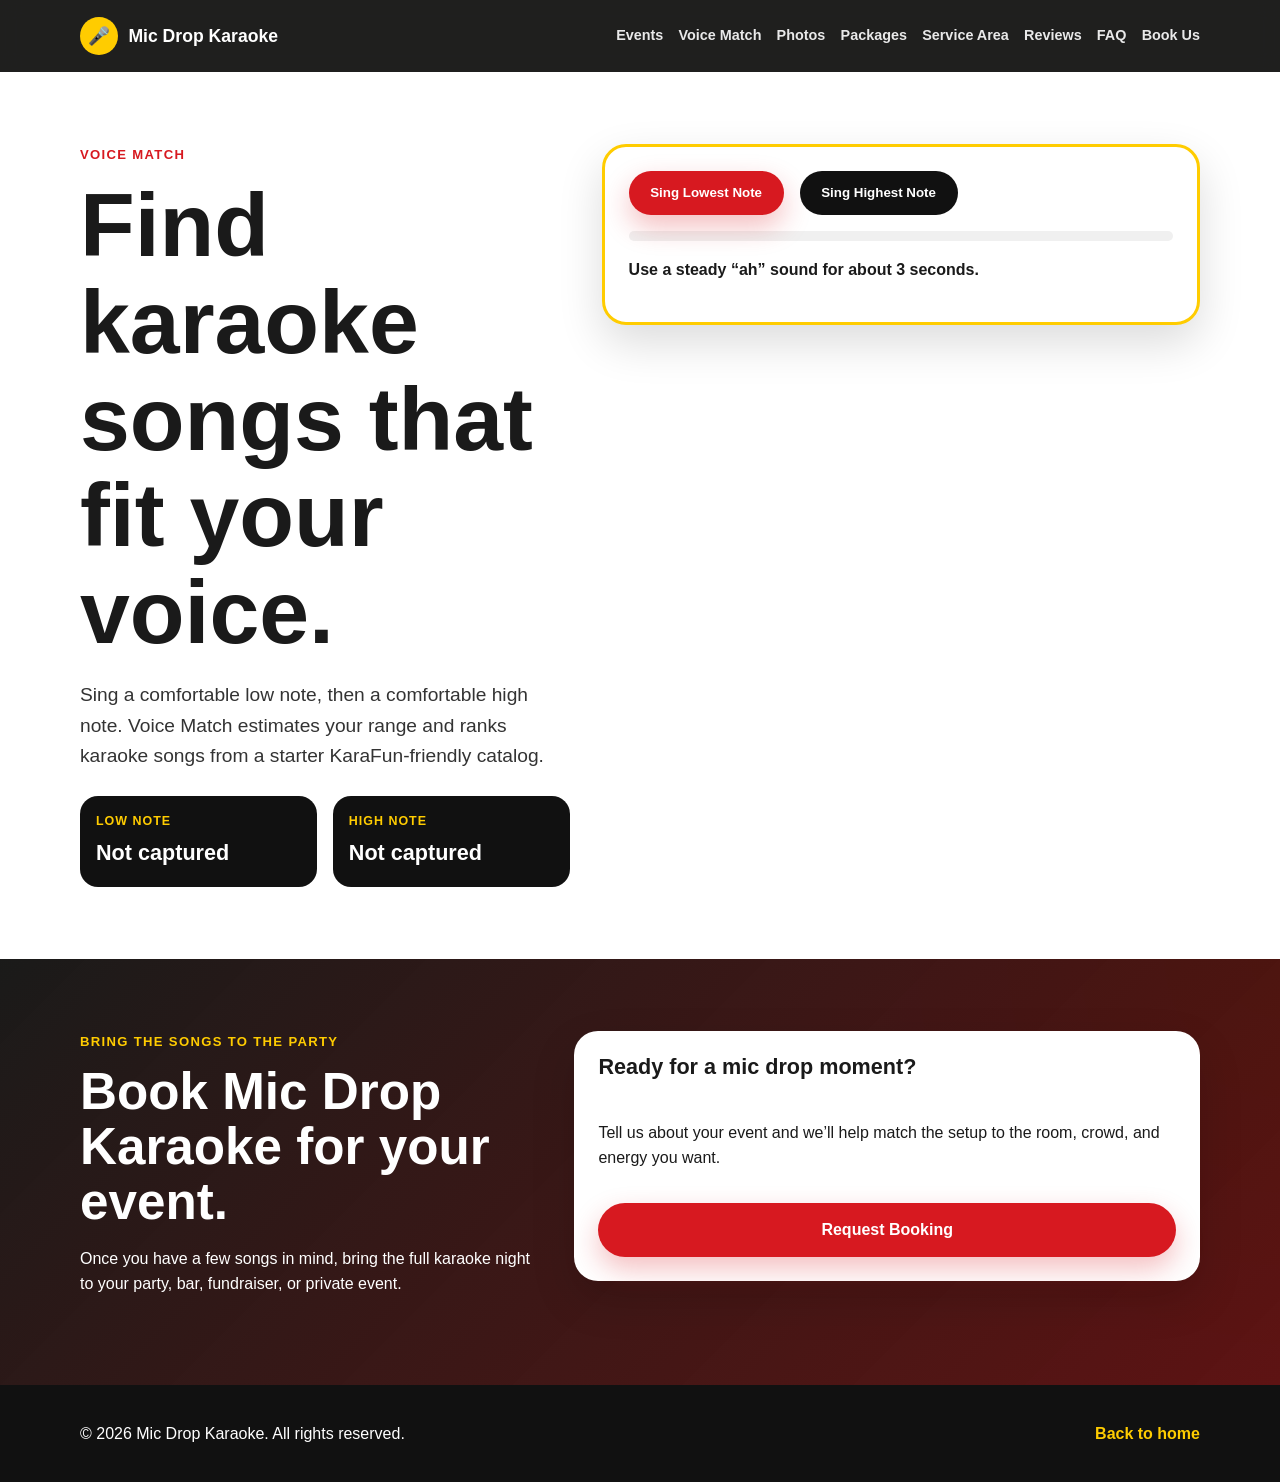
==== voice-match.html @ 57cd216b "Add standalone voice match page" ====
<!DOCTYPE html>
<html lang="en">
<head>
  <meta charset="UTF-8" />
  <meta name="viewport" content="width=device-width, initial-scale=1.0" />
  <title>Voice Match | Mic Drop Karaoke Song Finder</title>
  <meta name="description" content="Use Mic Drop Karaoke's Voice Match tool to estimate your low and high notes and find karaoke songs that fit your range." />
  <link rel="stylesheet" href="styles.css?v=20260510-voice-match" />
</head>
<body>
  <header class="site-header">
    <div class="container nav-wrap">
      <a class="brand" href="index.html#top" aria-label="Mic Drop Karaoke home"><span class="brand-mark">🎤</span><span>Mic Drop Karaoke</span></a>
      <button class="nav-toggle" id="nav-toggle" aria-label="Open menu">☰</button>
      <nav class="main-nav" id="main-nav" aria-label="Main navigation">
        <a href="index.html#events">Events</a><a href="voice-match.html">Voice Match</a><a href="index.html#photos">Photos</a><a href="index.html#packages">Packages</a><a href="index.html#service-area">Service Area</a><a href="index.html#reviews">Reviews</a><a href="index.html#faq">FAQ</a><a href="index.html#booking">Book Us</a>
      </nav>
    </div>
  </header>

  <main id="top">
    <section class="section song-finder-section">
      <div class="container song-finder-grid">
        <div>
          <p class="eyebrow">Voice Match</p>
          <h1>Find karaoke songs that fit your voice.</h1>
          <p class="hero-text">Sing a comfortable low note, then a comfortable high note. Voice Match estimates your range and ranks karaoke songs from a starter KaraFun-friendly catalog.</p>
          <div class="range-readout" aria-live="polite">
            <div><span>Low note</span><strong id="low-note-output">Not captured</strong></div>
            <div><span>High note</span><strong id="high-note-output">Not captured</strong></div>
          </div>
        </div>

        <div class="song-tool">
          <div class="pitch-actions">
            <button class="button primary" type="button" id="capture-low">Sing Lowest Note</button>
            <button class="button secondary" type="button" id="capture-high">Sing Highest Note</button>
          </div>
          <div class="pitch-meter" aria-hidden="true"><div id="pitch-level"></div></div>
          <p id="song-finder-status" class="form-status" role="status">Use a steady “ah” sound for about 3 seconds.</p>
          <div id="song-results" class="song-results"></div>
        </div>
      </div>
    </section>

    <section class="section booking-section">
      <div class="container booking-grid">
        <div>
          <p class="eyebrow">Bring the songs to the party</p>
          <h2>Book Mic Drop Karaoke for your event.</h2>
          <p>Once you have a few songs in mind, bring the full karaoke night to your party, bar, fundraiser, or private event.</p>
        </div>
        <div class="booking-form">
          <h3>Ready for a mic drop moment?</h3>
          <p>Tell us about your event and we’ll help match the setup to the room, crowd, and energy you want.</p>
          <a class="button primary" href="index.html#booking">Request Booking</a>
        </div>
      </div>
    </section>
  </main>

  <footer class="site-footer"><div class="container footer-wrap"><p>© <span id="current-year">2026</span> Mic Drop Karaoke. All rights reserved.</p><a href="index.html#top">Back to home</a></div></footer>
  <script src="sitedata.js?v=20260510-song-finder-2"></script><script src="script-song-finder.js?v=20260510-song-ranking"></script>
</body>
</html>
---- styles.css ----
*{box-sizing:border-box}:root{--bg:#fff8ef;--text:#1a1a1a;--muted:#666;--card:#fff;--red:#d71920;--red-dark:#a91118;--yellow:#ffcc00;--ink:#111;--shadow:0 18px 45px rgba(0,0,0,.14);--radius:24px}html{scroll-behavior:smooth}body{margin:0;font-family:Arial,Helvetica,sans-serif;color:var(--text);background:var(--bg);line-height:1.6}a{color:inherit}.container{width:min(1120px,calc(100% - 32px));margin:0 auto}.site-header{position:sticky;top:0;z-index:50;background:rgba(17,17,17,.94);color:#fff;backdrop-filter:blur(10px)}.nav-wrap{display:flex;align-items:center;justify-content:space-between;min-height:72px;gap:1rem}.brand{display:inline-flex;align-items:center;gap:.65rem;font-weight:900;text-decoration:none;font-size:1.1rem}.brand-mark{display:inline-grid;place-items:center;width:38px;height:38px;border-radius:999px;background:var(--yellow);color:var(--ink)}.nav-toggle{display:none;border:0;background:var(--yellow);color:var(--ink);border-radius:12px;padding:.45rem .7rem;font-size:1.35rem;font-weight:900}.main-nav{display:flex;align-items:center;gap:.95rem;font-weight:700;font-size:.9rem}.main-nav a{color:#fff;text-decoration:none;opacity:.9}.main-nav a:hover{opacity:1;color:var(--yellow)}.hero{padding:84px 0;background:radial-gradient(circle at top left,rgba(255,204,0,.35),transparent 32%),linear-gradient(135deg,#fff8ef 0%,#fff 48%,#ffe8e8 100%)}.hero-grid{display:grid;grid-template-columns:minmax(0,1.2fr) minmax(280px,.8fr);gap:2rem;align-items:center}.eyebrow{margin:0 0 .75rem;color:var(--red);font-weight:900;letter-spacing:.1em;text-transform:uppercase;font-size:.82rem}h1,h2,h3{line-height:1.08;margin-top:0}h1{font-size:clamp(2.7rem,7vw,5.7rem);max-width:840px;margin-bottom:1rem}h2{font-size:clamp(2rem,4vw,3.2rem);margin-bottom:.75rem}h3{font-size:1.35rem;margin-bottom:.6rem}.hero-text{max-width:720px;font-size:1.2rem;color:#333}.hero-actions,.hero-proof,.booking-checklist,.venue-strip,.calendar-actions{display:flex;flex-wrap:wrap;gap:.65rem}.hero-actions{gap:1rem;margin-top:2rem}.hero-proof,.booking-checklist{margin-top:1.25rem}.hero-proof span,.booking-checklist span,.venue-strip span{display:inline-flex;width:fit-content;border-radius:999px;padding:.42rem .75rem;background:#fff;border:1px solid rgba(17,17,17,.1);color:#222;font-size:.88rem;font-weight:900}.button{display:inline-flex;align-items:center;justify-content:center;border:0;border-radius:999px;padding:.9rem 1.35rem;font-weight:900;text-decoration:none;cursor:pointer;transition:transform .2s ease,box-shadow .2s ease}.button:hover,.calendar-button:hover{transform:translateY(-2px)}.button.primary{background:var(--red);color:#fff;box-shadow:0 12px 28px rgba(215,25,32,.28)}.button.secondary,.secondary-calendar{background:#111;color:#fff}.hero-card,.info-card,.event-card,.review-card,.booking-form,.review-submit-card{background:var(--card);border-radius:var(--radius);box-shadow:var(--shadow)}.hero-card{padding:2rem;border:4px solid var(--yellow)}.hero-card ul,.pricing-card ul{padding-left:1.2rem;margin:1rem 0 0}.hero-card ul{margin-bottom:0;font-weight:700}.text-link{display:inline-flex;width:fit-content;margin-top:1rem;color:var(--red);font-weight:900;text-decoration:none}.text-link:hover{text-decoration:underline}.section{padding:72px 0}.section-heading{max-width:760px;margin-bottom:2rem}.section-heading p:not(.eyebrow){color:var(--muted);font-size:1.05rem}.events-section,.reviews-section,.faq-section{background:#fff}.event-list{display:grid;gap:1rem}.event-card{display:grid;grid-template-columns:180px minmax(0,1fr);gap:1.25rem;padding:1.25rem;border-left:7px solid var(--yellow)}.event-date{font-weight:900;color:var(--red);text-transform:uppercase;letter-spacing:.04em}.event-time,.event-location,.event-description{margin:.2rem 0;color:#444}.event-branding{display:grid;grid-template-columns:78px minmax(0,1fr);gap:1rem;align-items:center}.event-logo{width:78px;height:78px;object-fit:contain;border-radius:18px;background:#fff;border:1px solid #ececec;box-shadow:0 8px 20px rgba(0,0,0,.08);padding:.35rem}.private-pill{display:inline-flex;width:fit-content;margin-top:.5rem;border-radius:999px;background:#111;color:#fff;padding:.2rem .6rem;font-size:.78rem;font-weight:900}.photos-section,.service-section{background:#fff8ef}.smugmug-slideshow-wrap{width:100%;max-width:1000px;height:600px;margin:2rem auto 0;border-radius:24px;overflow:hidden;box-shadow:var(--shadow);background:#111}.smugmug-slideshow-wrap iframe{width:100%;height:100%;border:0;display:block;background:#111}.card-grid,.review-grid{display:grid;grid-template-columns:repeat(3,minmax(0,1fr));gap:1.25rem}.info-card,.review-card{padding:1.5rem}.info-card{border-top:6px solid var(--red)}.pricing-grid{align-items:stretch}.pricing-card{position:relative}.pricing-card .price{font-size:1.8rem;font-weight:900;color:var(--red);margin:0 0 1rem}.pricing-card li{margin-bottom:.45rem}.pricing-card.featured{border:3px solid var(--yellow);transform:translateY(-8px)}.featured-label{display:inline-flex;width:fit-content;margin-bottom:1rem;padding:.35rem .7rem;border-radius:999px;background:var(--yellow);color:var(--ink);font-size:.8rem;font-weight:900;text-transform:uppercase;letter-spacing:.05em}.pricing-note{margin:0;color:var(--muted);font-size:.95rem}.pricing-detail{max-width:860px;margin:1.5rem auto 0;text-align:center}.venue-strip{justify-content:center;margin-top:1.5rem}.venue-strip span{background:#111;border-color:#111;color:#fff}.faq-grid{display:grid;grid-template-columns:repeat(2,minmax(0,1fr));gap:1.25rem}.review-stars{color:var(--red);letter-spacing:.05em;font-weight:900;margin-bottom:.75rem}.review-card blockquote{margin:0 0 1rem;color:#333}.review-author{font-weight:900}.review-type{color:var(--muted);font-size:.9rem}.review-marquee{overflow:hidden;width:100%;position:relative;padding:.25rem 0 1.25rem}.review-track{display:flex;flex-wrap:nowrap;gap:1.25rem;width:max-content;will-change:transform;transform:translateX(0)}.review-track .review-card{flex:0 0 340px;max-width:340px;min-height:100%}.review-submit-card{display:grid;grid-template-columns:minmax(0,.8fr) minmax(300px,1.2fr);gap:2rem;padding:1.5rem;margin-top:2rem;border:3px solid var(--yellow)}.review-form,.booking-form{display:grid;gap:1rem}.review-form label,.booking-form label{display:grid;gap:.35rem;font-weight:800}.review-form input,.review-form textarea,.review-form select,.booking-form input,.booking-form textarea,.booking-form select{width:100%;border:1px solid #ddd;border-radius:14px;padding:.85rem 1rem;font:inherit;background:#fff}.review-form input:focus,.review-form textarea:focus,.review-form select:focus,.booking-form input:focus,.booking-form textarea:focus,.booking-form select:focus{outline:3px solid rgba(255,204,0,.5);border-color:var(--yellow)}.optional{color:var(--muted);font-weight:500}.booking-section{background:linear-gradient(135deg,rgba(17,17,17,.96),rgba(80,0,0,.92)),radial-gradient(circle at top right,rgba(255,204,0,.3),transparent 30%);color:#fff}.booking-section .eyebrow{color:var(--yellow)}.booking-grid{display:grid;grid-template-columns:minmax(0,.85fr) minmax(300px,1.15fr);gap:2rem;align-items:start}.booking-checklist span{background:rgba(255,255,255,.08);border-color:rgba(255,255,255,.2);color:#fff}.booking-form{padding:1.5rem;color:var(--text)}.form-status{margin:0;font-weight:800}.form-status.success{color:#126b25}.form-status.error{color:var(--red-dark)}.muted{color:var(--muted)}.site-footer{background:#111;color:#fff;padding:1.25rem 0}.footer-wrap{display:flex;justify-content:space-between;gap:1rem;align-items:center}.footer-wrap a{color:var(--yellow);text-decoration:none;font-weight:800}.calendar-actions{margin-top:1rem}.calendar-button{display:inline-flex;align-items:center;justify-content:center;width:fit-content;border-radius:999px;padding:.55rem .9rem;background:var(--red);color:#fff;font-size:.9rem;font-weight:900;text-decoration:none;box-shadow:0 8px 20px rgba(215,25,32,.18);transition:transform .2s ease}@media (max-width:840px){.nav-toggle{display:inline-flex}.main-nav{position:absolute;top:72px;left:16px;right:16px;display:none;flex-direction:column;align-items:flex-start;gap:0;padding:.75rem;background:#111;border-radius:18px;box-shadow:var(--shadow)}.main-nav.open{display:flex}.main-nav a{width:100%;padding:.85rem}.hero-grid,.booking-grid,.review-submit-card,.event-card{grid-template-columns:1fr}.card-grid,.review-grid,.faq-grid{grid-template-columns:1fr}.pricing-card.featured{transform:none}.smugmug-slideshow-wrap{height:420px;border-radius:18px}.section{padding:56px 0}.event-branding{grid-template-columns:64px minmax(0,1fr);gap:.85rem}.event-logo{width:64px;height:64px;border-radius:14px}.review-track .review-card{flex:0 0 280px;max-width:280px}}
.song-finder-section{background:#fff}.song-finder-grid{display:grid;grid-template-columns:minmax(0,.9fr) minmax(320px,1.1fr);gap:2rem;align-items:start}.song-tool{background:var(--card);border-radius:var(--radius);box-shadow:var(--shadow);border:3px solid var(--yellow);padding:1.5rem}.pitch-actions{display:flex;flex-wrap:wrap;gap:1rem}.pitch-actions .button:disabled{opacity:.65;cursor:wait;transform:none}.range-readout{display:grid;grid-template-columns:repeat(2,minmax(0,1fr));gap:1rem;margin-top:1.5rem}.range-readout div{background:#111;color:#fff;border-radius:18px;padding:1rem}.range-readout span{display:block;color:var(--yellow);font-size:.78rem;text-transform:uppercase;font-weight:900;letter-spacing:.08em}.range-readout strong{display:block;font-size:1.35rem;margin-top:.25rem}.pitch-meter{height:10px;background:#f0f0f0;border-radius:999px;overflow:hidden;margin:1rem 0}.pitch-meter div{height:100%;width:0;background:var(--red);border-radius:999px;transition:width .12s ease}.song-results{display:grid;gap:.85rem;margin-top:1rem}.song-card{display:grid;grid-template-columns:minmax(0,1fr) auto;gap:.75rem;align-items:start;border:1px solid #ececec;border-radius:18px;padding:1rem;background:#fff}.song-card h3{font-size:1.05rem;margin-bottom:.2rem}.song-card p{margin:0;color:var(--muted)}.song-card span{background:var(--yellow);color:var(--ink);border-radius:999px;padding:.25rem .55rem;font-size:.75rem;font-weight:900;white-space:nowrap}.song-card small{grid-column:1/-1;color:#444;font-weight:800}@media (max-width:840px){.song-finder-grid,.range-readout{grid-template-columns:1fr}.song-card{grid-template-columns:1fr}.song-card span{width:fit-content}}
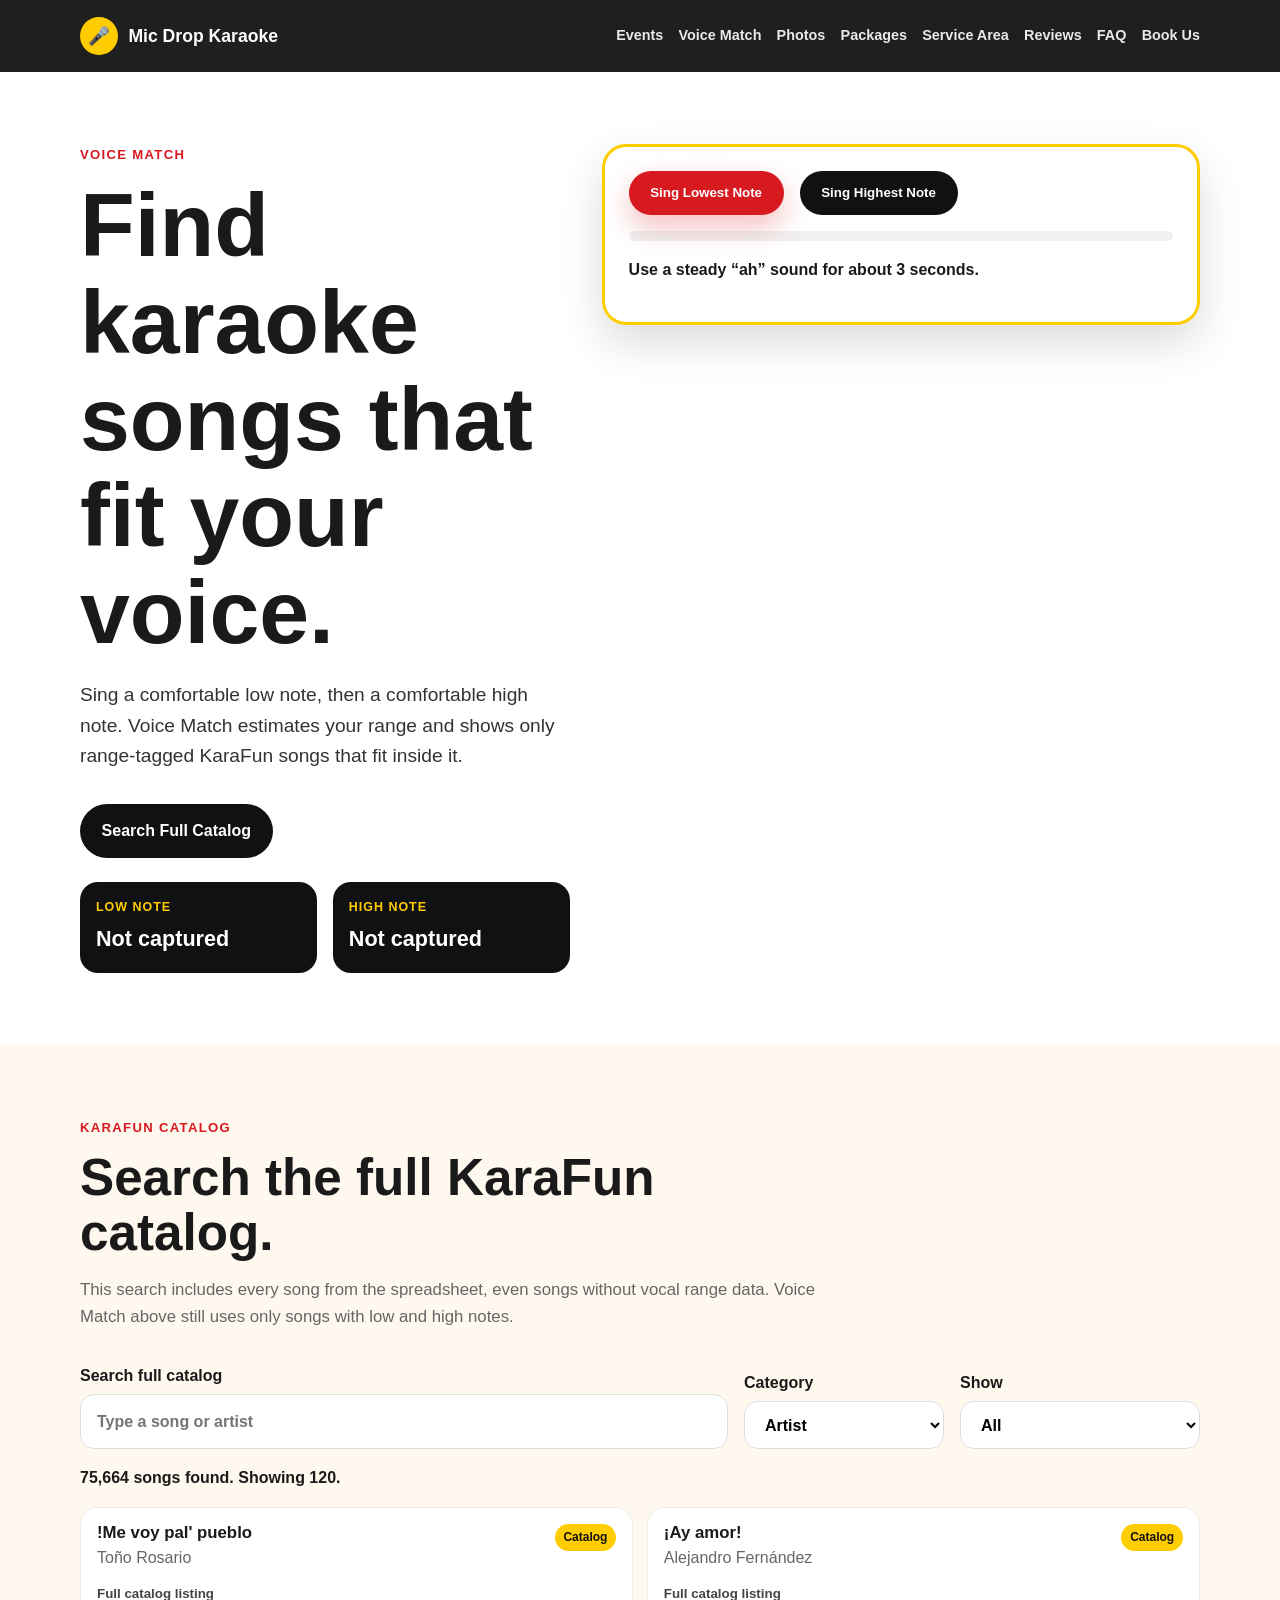
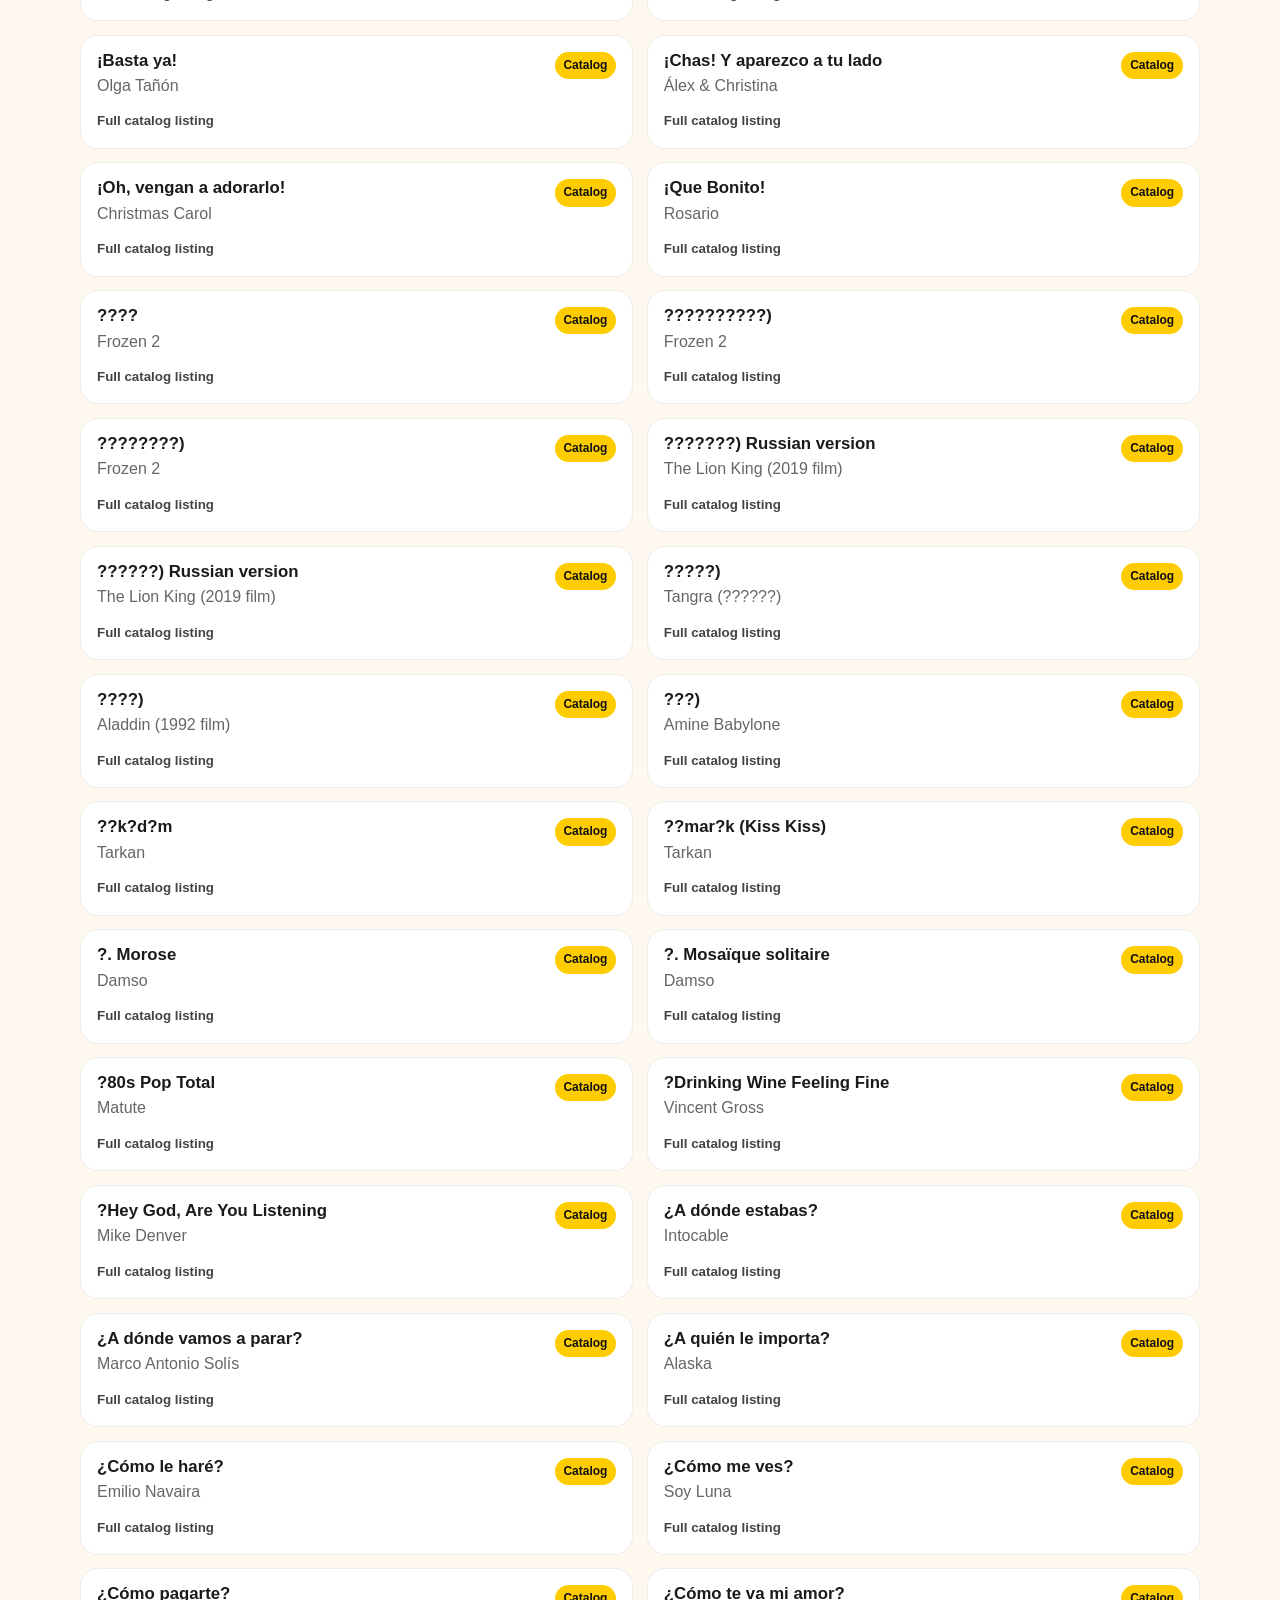
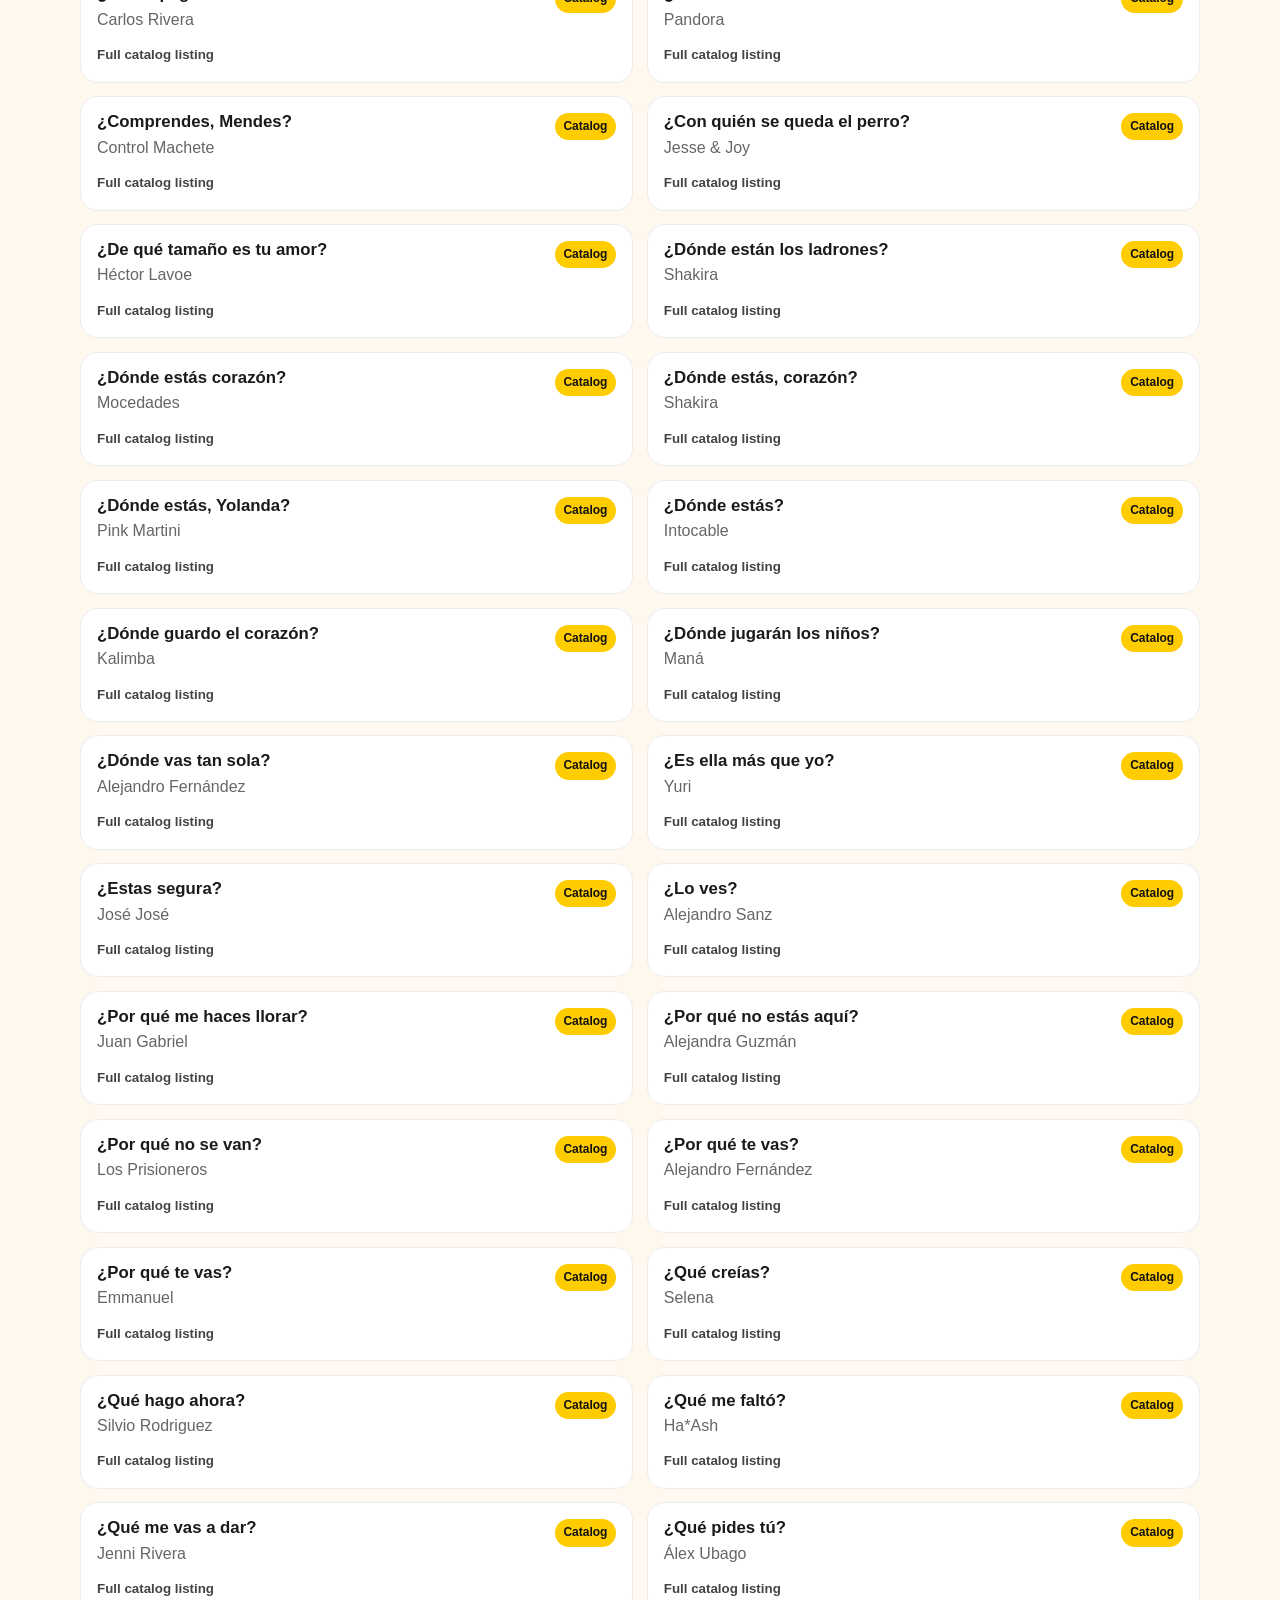
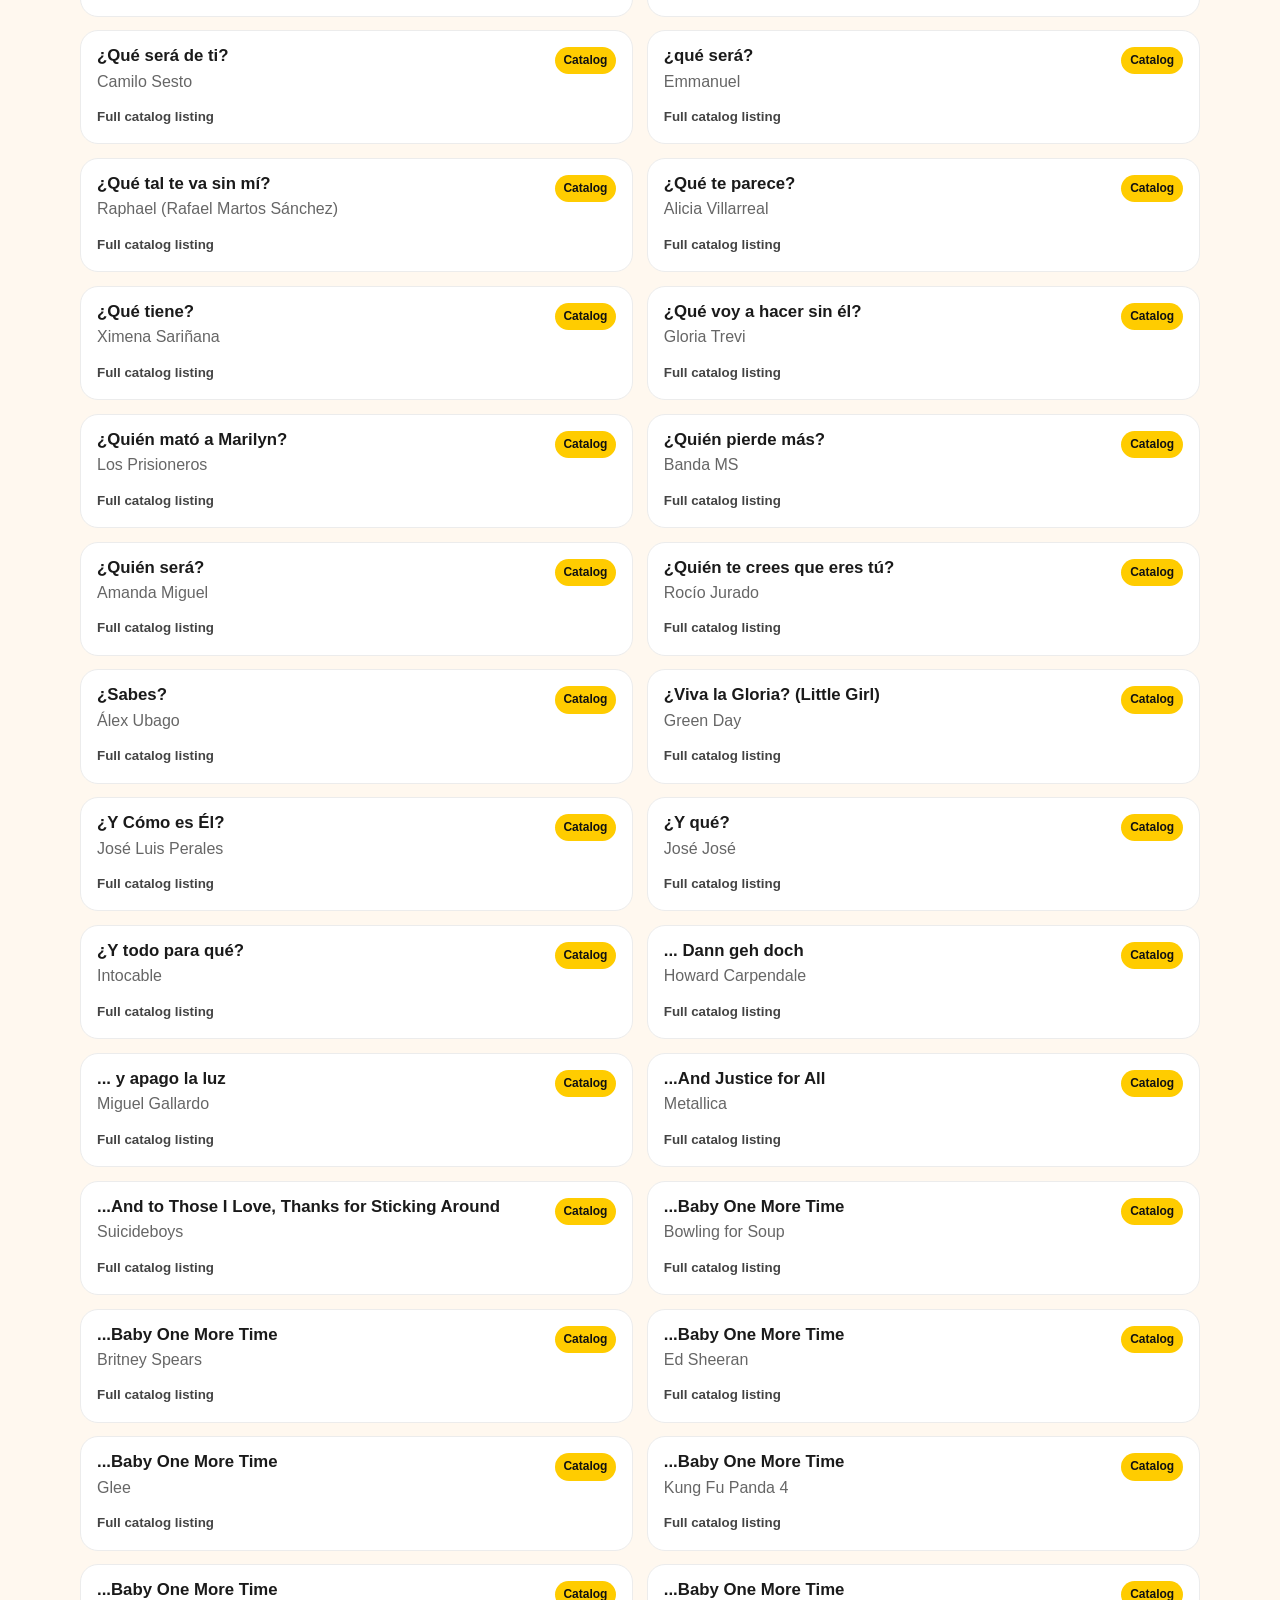
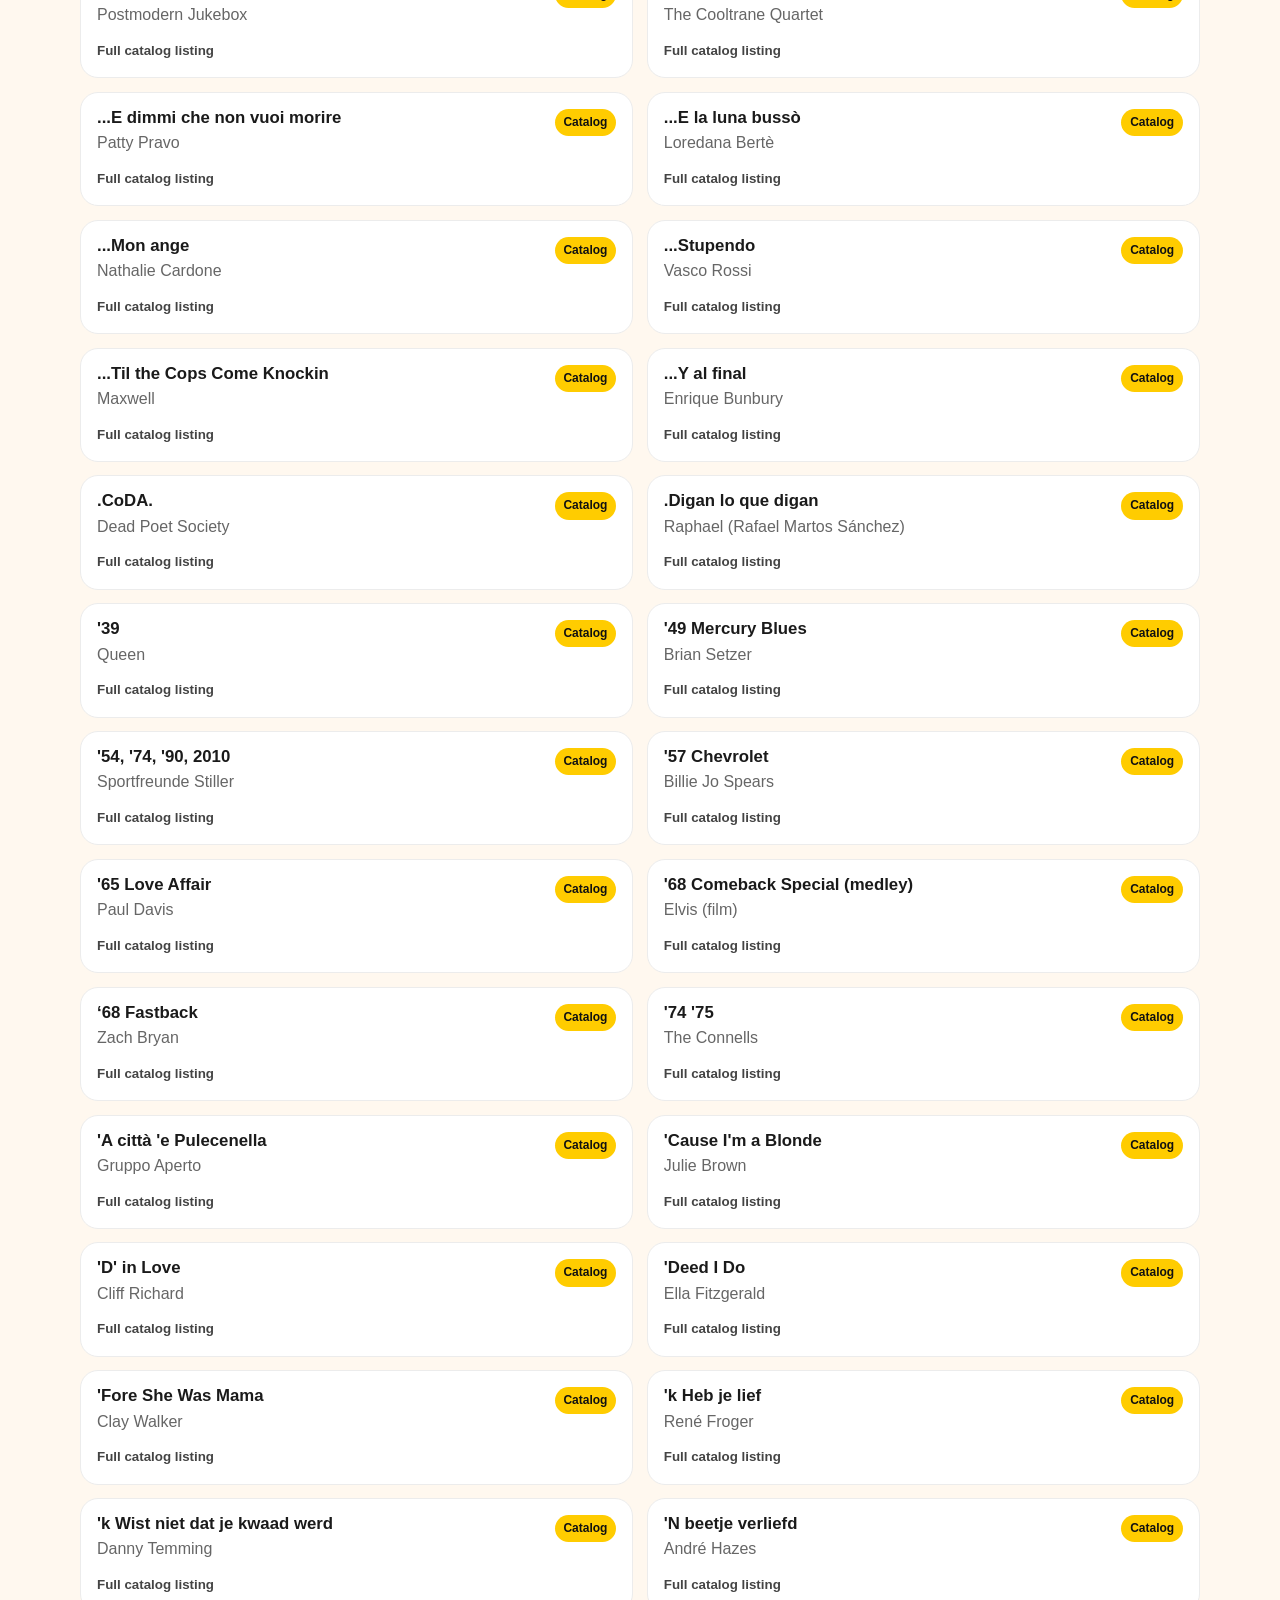
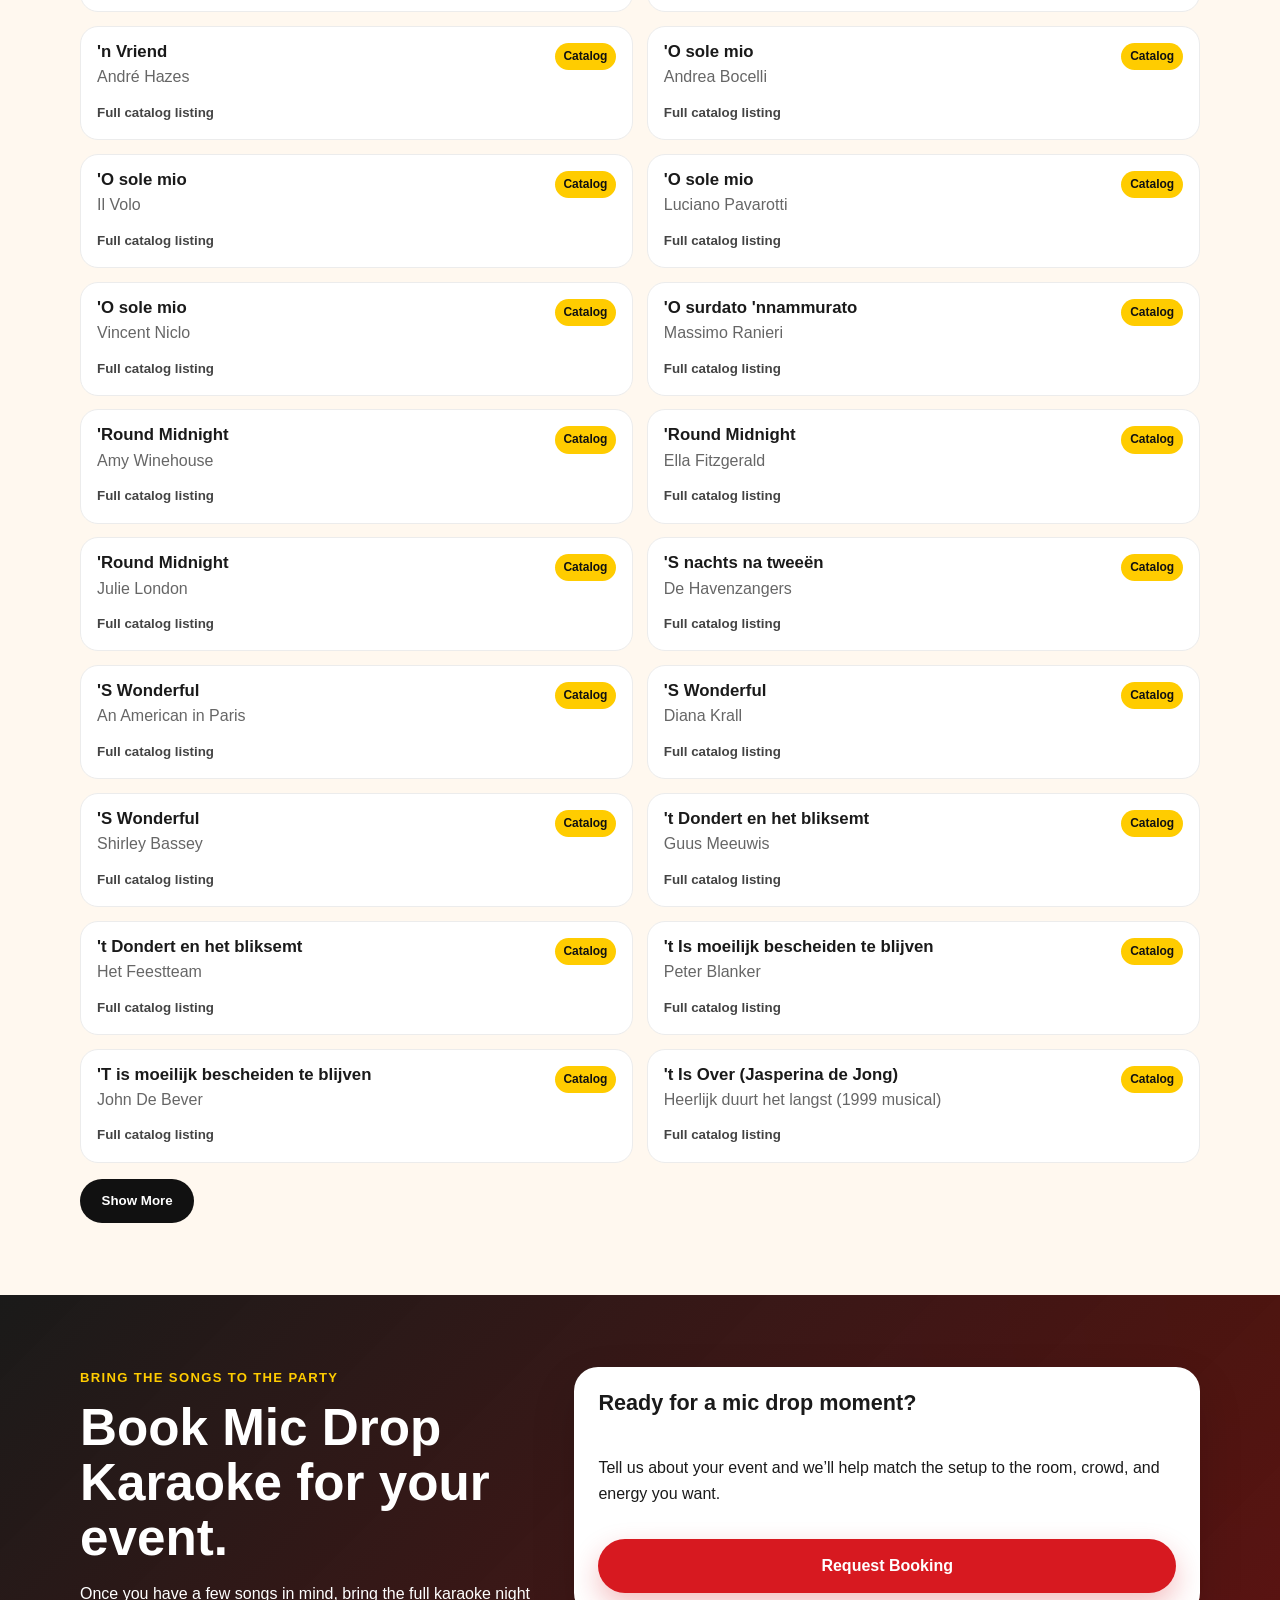
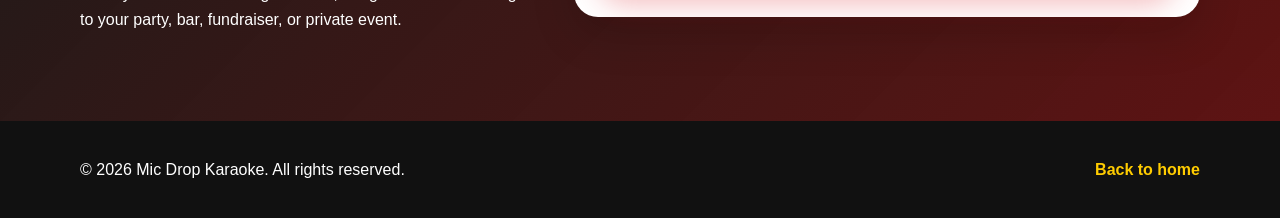
==== commit 02f5f589: "Add range-tagged KaraFun catalog browser" ====
--- a/voice-match.html
+++ b/voice-match.html
@@ -24,7 +24,8 @@
         <div>
           <p class="eyebrow">Voice Match</p>
           <h1>Find karaoke songs that fit your voice.</h1>
-          <p class="hero-text">Sing a comfortable low note, then a comfortable high note. Voice Match estimates your range and ranks karaoke songs from a starter KaraFun-friendly catalog.</p>
+          <p class="hero-text">Sing a comfortable low note, then a comfortable high note. Voice Match estimates your range and shows only range-tagged KaraFun songs that fit inside it.</p>
+          <div class="hero-actions"><a class="button secondary" href="#catalog-search-section">Search Full Catalog</a></div>
           <div class="range-readout" aria-live="polite">
             <div><span>Low note</span><strong id="low-note-output">Not captured</strong></div>
             <div><span>High note</span><strong id="high-note-output">Not captured</strong></div>
@@ -40,6 +41,34 @@
           <p id="song-finder-status" class="form-status" role="status">Use a steady “ah” sound for about 3 seconds.</p>
           <div id="song-results" class="song-results"></div>
         </div>
+      </div>
+    </section>
+
+    <section id="catalog-search-section" class="section catalog-section">
+      <div class="container">
+        <div class="section-heading">
+          <p class="eyebrow">KaraFun Catalog</p>
+          <h2>Search the full KaraFun catalog.</h2>
+          <p>This search includes every song from the spreadsheet, even songs without vocal range data. Voice Match above still uses only songs with low and high notes.</p>
+        </div>
+        <div class="catalog-controls">
+          <label>Search full catalog
+            <input id="catalog-search" type="search" placeholder="Type a song or artist" />
+          </label>
+          <label>Category
+            <select id="catalog-category-type">
+              <option value="artist">Artist</option>
+              <option value="voiceType">Voice Type (range-tagged)</option>
+              <option value="difficulty">Difficulty (range-tagged)</option>
+            </select>
+          </label>
+          <label>Show
+            <select id="catalog-category-value"></select>
+          </label>
+        </div>
+        <p id="catalog-count" class="form-status"></p>
+        <div id="catalog-results" class="song-results catalog-results"></div>
+        <button class="button secondary catalog-more" type="button" id="catalog-more">Show More</button>
       </div>
     </section>
 
@@ -60,6 +89,6 @@
   </main>
 
   <footer class="site-footer"><div class="container footer-wrap"><p>© <span id="current-year">2026</span> Mic Drop Karaoke. All rights reserved.</p><a href="index.html#top">Back to home</a></div></footer>
-  <script src="sitedata.js?v=20260510-song-finder-2"></script><script src="script-song-finder.js?v=20260510-song-ranking"></script>
+  <script src="sitedata.js?v=20260510-song-finder-2"></script><script src="karafun-catalog.js?v=20260510-range-catalog"></script><script src="script-song-finder.js?v=20260510-range-catalog"></script>
 </body>
 </html>
--- a/styles.css
+++ b/styles.css
@@ -1,2 +1,3 @@
 *{box-sizing:border-box}:root{--bg:#fff8ef;--text:#1a1a1a;--muted:#666;--card:#fff;--red:#d71920;--red-dark:#a91118;--yellow:#ffcc00;--ink:#111;--shadow:0 18px 45px rgba(0,0,0,.14);--radius:24px}html{scroll-behavior:smooth}body{margin:0;font-family:Arial,Helvetica,sans-serif;color:var(--text);background:var(--bg);line-height:1.6}a{color:inherit}.container{width:min(1120px,calc(100% - 32px));margin:0 auto}.site-header{position:sticky;top:0;z-index:50;background:rgba(17,17,17,.94);color:#fff;backdrop-filter:blur(10px)}.nav-wrap{display:flex;align-items:center;justify-content:space-between;min-height:72px;gap:1rem}.brand{display:inline-flex;align-items:center;gap:.65rem;font-weight:900;text-decoration:none;font-size:1.1rem}.brand-mark{display:inline-grid;place-items:center;width:38px;height:38px;border-radius:999px;background:var(--yellow);color:var(--ink)}.nav-toggle{display:none;border:0;background:var(--yellow);color:var(--ink);border-radius:12px;padding:.45rem .7rem;font-size:1.35rem;font-weight:900}.main-nav{display:flex;align-items:center;gap:.95rem;font-weight:700;font-size:.9rem}.main-nav a{color:#fff;text-decoration:none;opacity:.9}.main-nav a:hover{opacity:1;color:var(--yellow)}.hero{padding:84px 0;background:radial-gradient(circle at top left,rgba(255,204,0,.35),transparent 32%),linear-gradient(135deg,#fff8ef 0%,#fff 48%,#ffe8e8 100%)}.hero-grid{display:grid;grid-template-columns:minmax(0,1.2fr) minmax(280px,.8fr);gap:2rem;align-items:center}.eyebrow{margin:0 0 .75rem;color:var(--red);font-weight:900;letter-spacing:.1em;text-transform:uppercase;font-size:.82rem}h1,h2,h3{line-height:1.08;margin-top:0}h1{font-size:clamp(2.7rem,7vw,5.7rem);max-width:840px;margin-bottom:1rem}h2{font-size:clamp(2rem,4vw,3.2rem);margin-bottom:.75rem}h3{font-size:1.35rem;margin-bottom:.6rem}.hero-text{max-width:720px;font-size:1.2rem;color:#333}.hero-actions,.hero-proof,.booking-checklist,.venue-strip,.calendar-actions{display:flex;flex-wrap:wrap;gap:.65rem}.hero-actions{gap:1rem;margin-top:2rem}.hero-proof,.booking-checklist{margin-top:1.25rem}.hero-proof span,.booking-checklist span,.venue-strip span{display:inline-flex;width:fit-content;border-radius:999px;padding:.42rem .75rem;background:#fff;border:1px solid rgba(17,17,17,.1);color:#222;font-size:.88rem;font-weight:900}.button{display:inline-flex;align-items:center;justify-content:center;border:0;border-radius:999px;padding:.9rem 1.35rem;font-weight:900;text-decoration:none;cursor:pointer;transition:transform .2s ease,box-shadow .2s ease}.button:hover,.calendar-button:hover{transform:translateY(-2px)}.button.primary{background:var(--red);color:#fff;box-shadow:0 12px 28px rgba(215,25,32,.28)}.button.secondary,.secondary-calendar{background:#111;color:#fff}.hero-card,.info-card,.event-card,.review-card,.booking-form,.review-submit-card{background:var(--card);border-radius:var(--radius);box-shadow:var(--shadow)}.hero-card{padding:2rem;border:4px solid var(--yellow)}.hero-card ul,.pricing-card ul{padding-left:1.2rem;margin:1rem 0 0}.hero-card ul{margin-bottom:0;font-weight:700}.text-link{display:inline-flex;width:fit-content;margin-top:1rem;color:var(--red);font-weight:900;text-decoration:none}.text-link:hover{text-decoration:underline}.section{padding:72px 0}.section-heading{max-width:760px;margin-bottom:2rem}.section-heading p:not(.eyebrow){color:var(--muted);font-size:1.05rem}.events-section,.reviews-section,.faq-section{background:#fff}.event-list{display:grid;gap:1rem}.event-card{display:grid;grid-template-columns:180px minmax(0,1fr);gap:1.25rem;padding:1.25rem;border-left:7px solid var(--yellow)}.event-date{font-weight:900;color:var(--red);text-transform:uppercase;letter-spacing:.04em}.event-time,.event-location,.event-description{margin:.2rem 0;color:#444}.event-branding{display:grid;grid-template-columns:78px minmax(0,1fr);gap:1rem;align-items:center}.event-logo{width:78px;height:78px;object-fit:contain;border-radius:18px;background:#fff;border:1px solid #ececec;box-shadow:0 8px 20px rgba(0,0,0,.08);padding:.35rem}.private-pill{display:inline-flex;width:fit-content;margin-top:.5rem;border-radius:999px;background:#111;color:#fff;padding:.2rem .6rem;font-size:.78rem;font-weight:900}.photos-section,.service-section{background:#fff8ef}.smugmug-slideshow-wrap{width:100%;max-width:1000px;height:600px;margin:2rem auto 0;border-radius:24px;overflow:hidden;box-shadow:var(--shadow);background:#111}.smugmug-slideshow-wrap iframe{width:100%;height:100%;border:0;display:block;background:#111}.card-grid,.review-grid{display:grid;grid-template-columns:repeat(3,minmax(0,1fr));gap:1.25rem}.info-card,.review-card{padding:1.5rem}.info-card{border-top:6px solid var(--red)}.pricing-grid{align-items:stretch}.pricing-card{position:relative}.pricing-card .price{font-size:1.8rem;font-weight:900;color:var(--red);margin:0 0 1rem}.pricing-card li{margin-bottom:.45rem}.pricing-card.featured{border:3px solid var(--yellow);transform:translateY(-8px)}.featured-label{display:inline-flex;width:fit-content;margin-bottom:1rem;padding:.35rem .7rem;border-radius:999px;background:var(--yellow);color:var(--ink);font-size:.8rem;font-weight:900;text-transform:uppercase;letter-spacing:.05em}.pricing-note{margin:0;color:var(--muted);font-size:.95rem}.pricing-detail{max-width:860px;margin:1.5rem auto 0;text-align:center}.venue-strip{justify-content:center;margin-top:1.5rem}.venue-strip span{background:#111;border-color:#111;color:#fff}.faq-grid{display:grid;grid-template-columns:repeat(2,minmax(0,1fr));gap:1.25rem}.review-stars{color:var(--red);letter-spacing:.05em;font-weight:900;margin-bottom:.75rem}.review-card blockquote{margin:0 0 1rem;color:#333}.review-author{font-weight:900}.review-type{color:var(--muted);font-size:.9rem}.review-marquee{overflow:hidden;width:100%;position:relative;padding:.25rem 0 1.25rem}.review-track{display:flex;flex-wrap:nowrap;gap:1.25rem;width:max-content;will-change:transform;transform:translateX(0)}.review-track .review-card{flex:0 0 340px;max-width:340px;min-height:100%}.review-submit-card{display:grid;grid-template-columns:minmax(0,.8fr) minmax(300px,1.2fr);gap:2rem;padding:1.5rem;margin-top:2rem;border:3px solid var(--yellow)}.review-form,.booking-form{display:grid;gap:1rem}.review-form label,.booking-form label{display:grid;gap:.35rem;font-weight:800}.review-form input,.review-form textarea,.review-form select,.booking-form input,.booking-form textarea,.booking-form select{width:100%;border:1px solid #ddd;border-radius:14px;padding:.85rem 1rem;font:inherit;background:#fff}.review-form input:focus,.review-form textarea:focus,.review-form select:focus,.booking-form input:focus,.booking-form textarea:focus,.booking-form select:focus{outline:3px solid rgba(255,204,0,.5);border-color:var(--yellow)}.optional{color:var(--muted);font-weight:500}.booking-section{background:linear-gradient(135deg,rgba(17,17,17,.96),rgba(80,0,0,.92)),radial-gradient(circle at top right,rgba(255,204,0,.3),transparent 30%);color:#fff}.booking-section .eyebrow{color:var(--yellow)}.booking-grid{display:grid;grid-template-columns:minmax(0,.85fr) minmax(300px,1.15fr);gap:2rem;align-items:start}.booking-checklist span{background:rgba(255,255,255,.08);border-color:rgba(255,255,255,.2);color:#fff}.booking-form{padding:1.5rem;color:var(--text)}.form-status{margin:0;font-weight:800}.form-status.success{color:#126b25}.form-status.error{color:var(--red-dark)}.muted{color:var(--muted)}.site-footer{background:#111;color:#fff;padding:1.25rem 0}.footer-wrap{display:flex;justify-content:space-between;gap:1rem;align-items:center}.footer-wrap a{color:var(--yellow);text-decoration:none;font-weight:800}.calendar-actions{margin-top:1rem}.calendar-button{display:inline-flex;align-items:center;justify-content:center;width:fit-content;border-radius:999px;padding:.55rem .9rem;background:var(--red);color:#fff;font-size:.9rem;font-weight:900;text-decoration:none;box-shadow:0 8px 20px rgba(215,25,32,.18);transition:transform .2s ease}@media (max-width:840px){.nav-toggle{display:inline-flex}.main-nav{position:absolute;top:72px;left:16px;right:16px;display:none;flex-direction:column;align-items:flex-start;gap:0;padding:.75rem;background:#111;border-radius:18px;box-shadow:var(--shadow)}.main-nav.open{display:flex}.main-nav a{width:100%;padding:.85rem}.hero-grid,.booking-grid,.review-submit-card,.event-card{grid-template-columns:1fr}.card-grid,.review-grid,.faq-grid{grid-template-columns:1fr}.pricing-card.featured{transform:none}.smugmug-slideshow-wrap{height:420px;border-radius:18px}.section{padding:56px 0}.event-branding{grid-template-columns:64px minmax(0,1fr);gap:.85rem}.event-logo{width:64px;height:64px;border-radius:14px}.review-track .review-card{flex:0 0 280px;max-width:280px}}
-.song-finder-section{background:#fff}.song-finder-grid{display:grid;grid-template-columns:minmax(0,.9fr) minmax(320px,1.1fr);gap:2rem;align-items:start}.song-tool{background:var(--card);border-radius:var(--radius);box-shadow:var(--shadow);border:3px solid var(--yellow);padding:1.5rem}.pitch-actions{display:flex;flex-wrap:wrap;gap:1rem}.pitch-actions .button:disabled{opacity:.65;cursor:wait;transform:none}.range-readout{display:grid;grid-template-columns:repeat(2,minmax(0,1fr));gap:1rem;margin-top:1.5rem}.range-readout div{background:#111;color:#fff;border-radius:18px;padding:1rem}.range-readout span{display:block;color:var(--yellow);font-size:.78rem;text-transform:uppercase;font-weight:900;letter-spacing:.08em}.range-readout strong{display:block;font-size:1.35rem;margin-top:.25rem}.pitch-meter{height:10px;background:#f0f0f0;border-radius:999px;overflow:hidden;margin:1rem 0}.pitch-meter div{height:100%;width:0;background:var(--red);border-radius:999px;transition:width .12s ease}.song-results{display:grid;gap:.85rem;margin-top:1rem}.song-card{display:grid;grid-template-columns:minmax(0,1fr) auto;gap:.75rem;align-items:start;border:1px solid #ececec;border-radius:18px;padding:1rem;background:#fff}.song-card h3{font-size:1.05rem;margin-bottom:.2rem}.song-card p{margin:0;color:var(--muted)}.song-card span{background:var(--yellow);color:var(--ink);border-radius:999px;padding:.25rem .55rem;font-size:.75rem;font-weight:900;white-space:nowrap}.song-card small{grid-column:1/-1;color:#444;font-weight:800}@media (max-width:840px){.song-finder-grid,.range-readout{grid-template-columns:1fr}.song-card{grid-template-columns:1fr}.song-card span{width:fit-content}}
+.song-finder-section{background:#fff}.song-finder-teaser{display:flex;align-items:center;justify-content:space-between;gap:2rem}.song-finder-teaser p:not(.eyebrow){max-width:720px;color:var(--muted);font-size:1.05rem}.song-finder-grid{display:grid;grid-template-columns:minmax(0,.9fr) minmax(320px,1.1fr);gap:2rem;align-items:start}.song-tool{background:var(--card);border-radius:var(--radius);box-shadow:var(--shadow);border:3px solid var(--yellow);padding:1.5rem}.pitch-actions{display:flex;flex-wrap:wrap;gap:1rem}.pitch-actions .button:disabled{opacity:.65;cursor:wait;transform:none}.range-readout{display:grid;grid-template-columns:repeat(2,minmax(0,1fr));gap:1rem;margin-top:1.5rem}.range-readout div{background:#111;color:#fff;border-radius:18px;padding:1rem}.range-readout span{display:block;color:var(--yellow);font-size:.78rem;text-transform:uppercase;font-weight:900;letter-spacing:.08em}.range-readout strong{display:block;font-size:1.35rem;margin-top:.25rem}.pitch-meter{height:10px;background:#f0f0f0;border-radius:999px;overflow:hidden;margin:1rem 0}.pitch-meter div{height:100%;width:0;background:var(--red);border-radius:999px;transition:width .12s ease}.song-results{display:grid;gap:.85rem;margin-top:1rem}.song-card{display:grid;grid-template-columns:minmax(0,1fr) auto;gap:.75rem;align-items:start;border:1px solid #ececec;border-radius:18px;padding:1rem;background:#fff}.song-card h3{font-size:1.05rem;margin-bottom:.2rem}.song-card p{margin:0;color:var(--muted)}.song-card span{background:var(--yellow);color:var(--ink);border-radius:999px;padding:.25rem .55rem;font-size:.75rem;font-weight:900;white-space:nowrap}.song-card small{grid-column:1/-1;color:#444;font-weight:800}@media (max-width:840px){.song-finder-teaser{display:grid}.song-finder-grid,.range-readout{grid-template-columns:1fr}.song-card{grid-template-columns:1fr}.song-card span{width:fit-content}}
+.catalog-section{background:#fff8ef}.catalog-controls{display:grid;grid-template-columns:minmax(280px,1fr) 200px 240px;gap:1rem;align-items:end;margin-bottom:1rem}.catalog-controls label{display:grid;gap:.35rem;font-weight:900}.catalog-controls select,.catalog-controls input{width:100%;border:1px solid #ddd;border-radius:14px;padding:.85rem 1rem;font:inherit;background:#fff}.catalog-controls select:focus,.catalog-controls input:focus{outline:3px solid rgba(255,204,0,.5);border-color:var(--yellow)}.catalog-results{grid-template-columns:repeat(2,minmax(0,1fr))}.catalog-more{margin-top:1rem}.catalog-more[hidden]{display:none}@media (max-width:840px){.catalog-controls,.catalog-results{grid-template-columns:1fr}}
